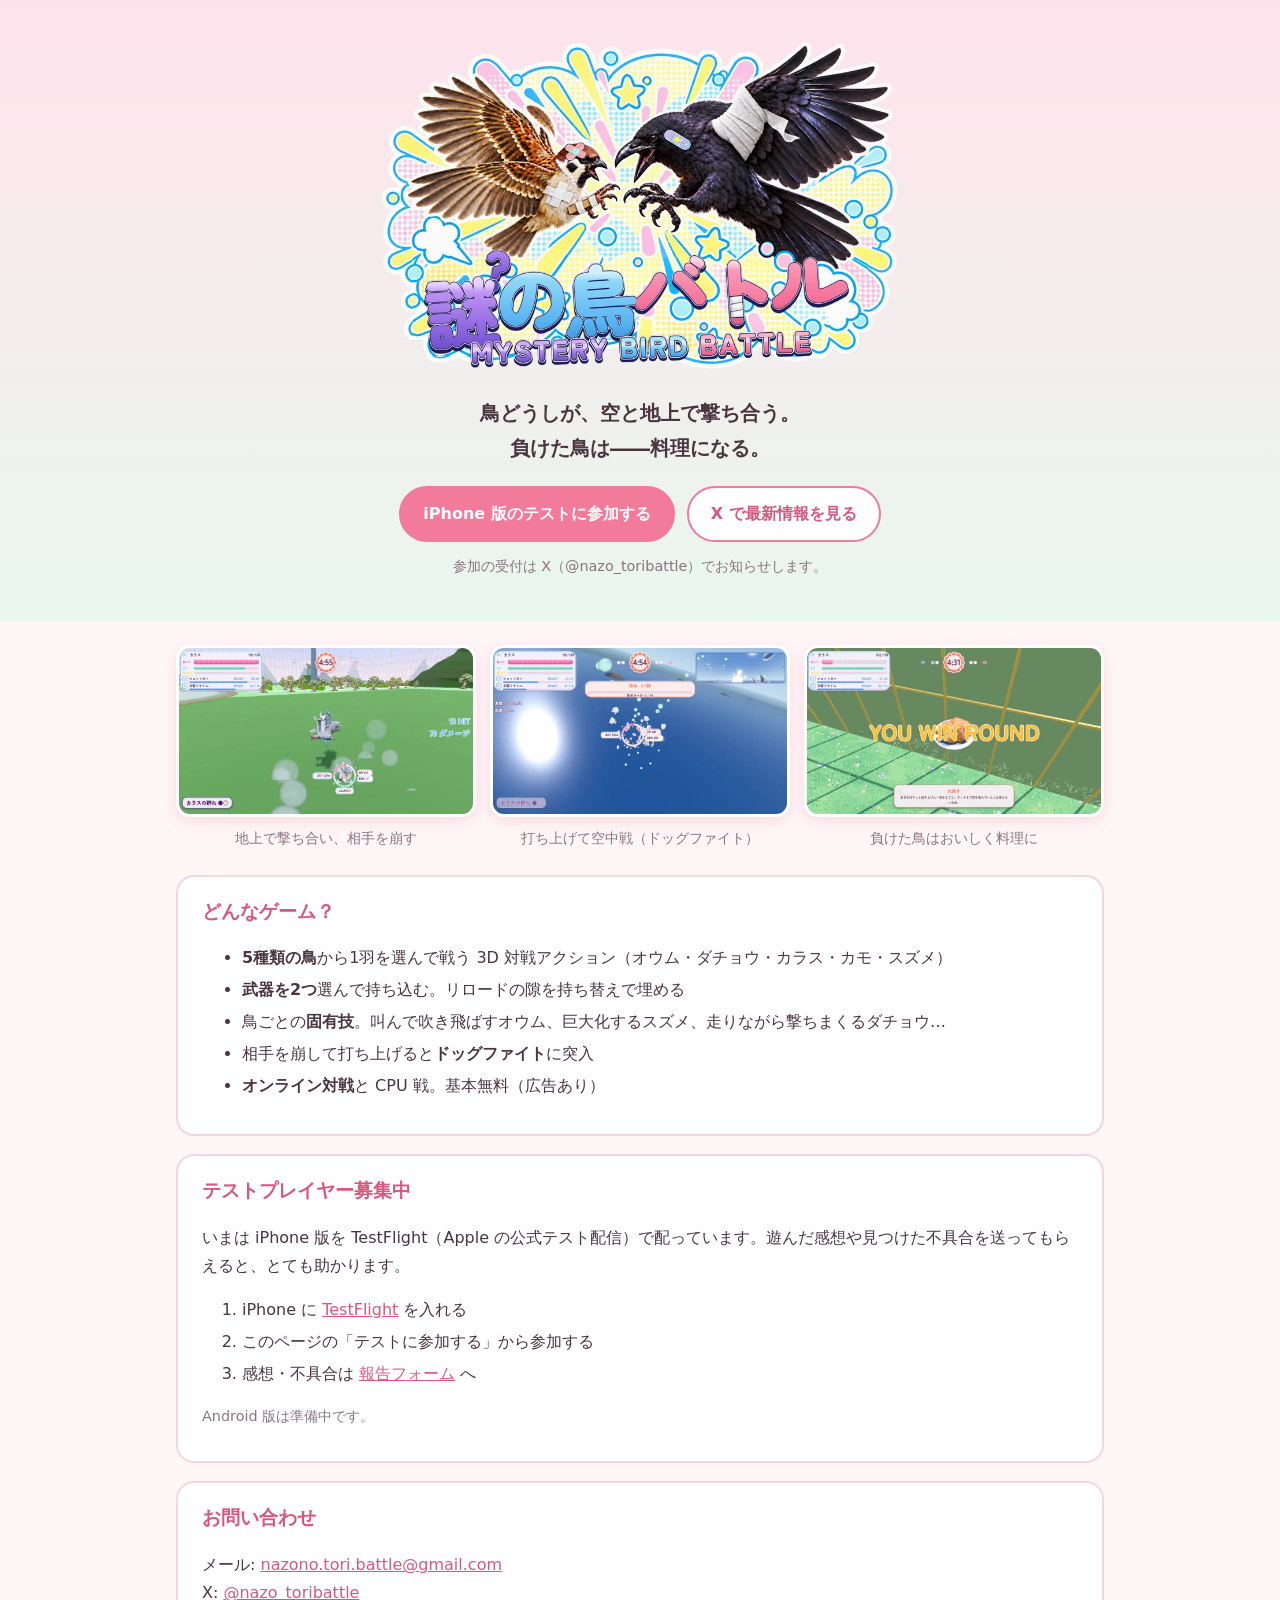
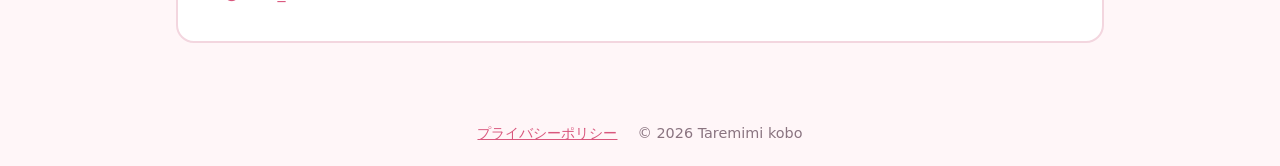
==== index.html @ 00884ad5 "公式サイトとプライバシーポリシー" ====
<!DOCTYPE html>
<html lang="ja">
<head>
<meta charset="utf-8">
<meta name="viewport" content="width=device-width, initial-scale=1">
<title>謎の鳥バトル | TORI BATTLE</title>
<meta name="description" content="鳥どうしが空と地上で撃ち合う3D対戦ゲーム。負けた鳥は料理になる。iPhone 版テストプレイヤー募集中。">
<meta property="og:title" content="謎の鳥バトル | TORI BATTLE">
<meta property="og:description" content="鳥どうしが空と地上で撃ち合う3D対戦ゲーム。負けた鳥は料理になる。">
<meta property="og:image" content="https://taotao7gogo88.github.io/toribattle/img/og.jpg">
<meta name="twitter:card" content="summary_large_image">
<link rel="icon" href="img/favicon.png">
<link rel="stylesheet" href="style.css">
</head>
<body>
<header class="hero">
  <img class="logo" src="img/logo.webp" alt="謎の鳥バトル">
  <p class="catch">鳥どうしが、空と地上で撃ち合う。<br>負けた鳥は――料理になる。</p>
  <div class="buttons">
    <a class="btn primary" id="join" href="https://x.com/nazo_toribattle">iPhone 版のテストに参加する</a>
    <a class="btn" href="https://x.com/nazo_toribattle">X で最新情報を見る</a>
  </div>
  <p class="note" id="join-note">参加の受付は X（@nazo_toribattle）でお知らせします。</p>
</header>

<main>
  <section class="shots">
    <figure><img src="img/shot_ground.webp" alt="地上での撃ち合い" loading="lazy"><figcaption>地上で撃ち合い、相手を崩す</figcaption></figure>
    <figure><img src="img/shot_dogfight.webp" alt="空中のドッグファイト" loading="lazy"><figcaption>打ち上げて空中戦（ドッグファイト）</figcaption></figure>
    <figure><img src="img/shot_win.webp" alt="勝利すると相手が料理に" loading="lazy"><figcaption>負けた鳥はおいしく料理に</figcaption></figure>
  </section>

  <section class="card">
    <h2>どんなゲーム？</h2>
    <ul>
      <li><b>5種類の鳥</b>から1羽を選んで戦う 3D 対戦アクション（オウム・ダチョウ・カラス・カモ・スズメ）</li>
      <li><b>武器を2つ</b>選んで持ち込む。リロードの隙を持ち替えで埋める</li>
      <li>鳥ごとの<b>固有技</b>。叫んで吹き飛ばすオウム、巨大化するスズメ、走りながら撃ちまくるダチョウ…</li>
      <li>相手を崩して打ち上げると<b>ドッグファイト</b>に突入</li>
      <li><b>オンライン対戦</b>と CPU 戦。基本無料（広告あり）</li>
    </ul>
  </section>

  <section class="card">
    <h2>テストプレイヤー募集中</h2>
    <p>いまは iPhone 版を TestFlight（Apple の公式テスト配信）で配っています。遊んだ感想や見つけた不具合を送ってもらえると、とても助かります。</p>
    <ol>
      <li>iPhone に <a href="https://apps.apple.com/jp/app/testflight/id899247664">TestFlight</a> を入れる</li>
      <li>このページの「テストに参加する」から参加する</li>
      <li>感想・不具合は <a href="https://forms.gle/ZGzUf5Z7YxshsKNG9">報告フォーム</a> へ</li>
    </ol>
    <p class="small">Android 版は準備中です。</p>
  </section>

  <section class="card">
    <h2>お問い合わせ</h2>
    <p>メール: <a href="mailto:nazono.tori.battle@gmail.com">nazono.tori.battle@gmail.com</a><br>
    X: <a href="https://x.com/nazo_toribattle">@nazo_toribattle</a></p>
  </section>
</main>

<footer>
  <a href="privacy.html">プライバシーポリシー</a>
  <span>© 2026 Taremimi kobo</span>
</footer>
</body>
</html>
---- style.css ----
:root {
  --bg: #fff6f8;
  --ink: #4a3540;
  --muted: #8a7480;
  --pink: #f27a9b;
  --pink-deep: #d9577d;
  --green: #7cc59a;
  --card: #ffffff;
  --line: #f3d6df;
}
* { box-sizing: border-box; }
body {
  margin: 0;
  background: var(--bg);
  color: var(--ink);
  font-family: "Hiragino Maru Gothic ProN", "Hiragino Sans", "Yu Gothic UI", "Meiryo", system-ui, sans-serif;
  line-height: 1.75;
}
a { color: var(--pink-deep); }
.hero {
  text-align: center;
  padding: 40px 20px 28px;
  background: linear-gradient(180deg, #ffe3ec 0%, #e8f7ee 100%);
}
.logo { width: min(520px, 90%); height: auto; }
.catch { font-size: 1.25rem; font-weight: 700; margin: 12px 0 20px; }
.buttons { display: flex; gap: 12px; justify-content: center; flex-wrap: wrap; }
.btn {
  display: inline-block;
  padding: 12px 22px;
  border-radius: 999px;
  border: 2px solid var(--pink);
  background: #fff;
  color: var(--pink-deep);
  font-weight: 700;
  text-decoration: none;
}
.btn.primary { background: var(--pink); color: #fff; }
.btn:hover { filter: brightness(1.05); }
.note { color: var(--muted); font-size: 0.9rem; margin-top: 12px; }
main { max-width: 960px; margin: 0 auto; padding: 24px 16px 40px; }
.shots {
  display: grid;
  grid-template-columns: repeat(auto-fit, minmax(260px, 1fr));
  gap: 14px;
  margin-bottom: 24px;
}
.shots figure { margin: 0; }
.shots img {
  width: 100%;
  height: auto;
  border-radius: 14px;
  border: 3px solid #fff;
  box-shadow: 0 4px 14px rgba(217, 87, 125, 0.18);
}
.shots figcaption { text-align: center; font-size: 0.9rem; color: var(--muted); }
.card {
  background: var(--card);
  border: 2px solid var(--line);
  border-radius: 18px;
  padding: 18px 24px;
  margin-bottom: 18px;
}
.card h2 { margin: 0 0 8px; font-size: 1.2rem; color: var(--pink-deep); }
.card li { margin: 4px 0; }
.small { font-size: 0.9rem; color: var(--muted); }
footer {
  text-align: center;
  padding: 20px;
  color: var(--muted);
  font-size: 0.9rem;
  display: flex;
  gap: 20px;
  justify-content: center;
  flex-wrap: wrap;
}
.policy { max-width: 760px; margin: 0 auto; padding: 32px 18px 48px; }
.policy h1 { font-size: 1.5rem; }
.policy h2 { font-size: 1.1rem; margin-top: 28px; color: var(--pink-deep); }
.policy table { width: 100%; border-collapse: collapse; font-size: 0.92rem; }
.policy th, .policy td { border: 1px solid var(--line); padding: 8px; text-align: left; vertical-align: top; background: #fff; }
.policy th { background: #ffeef3; }
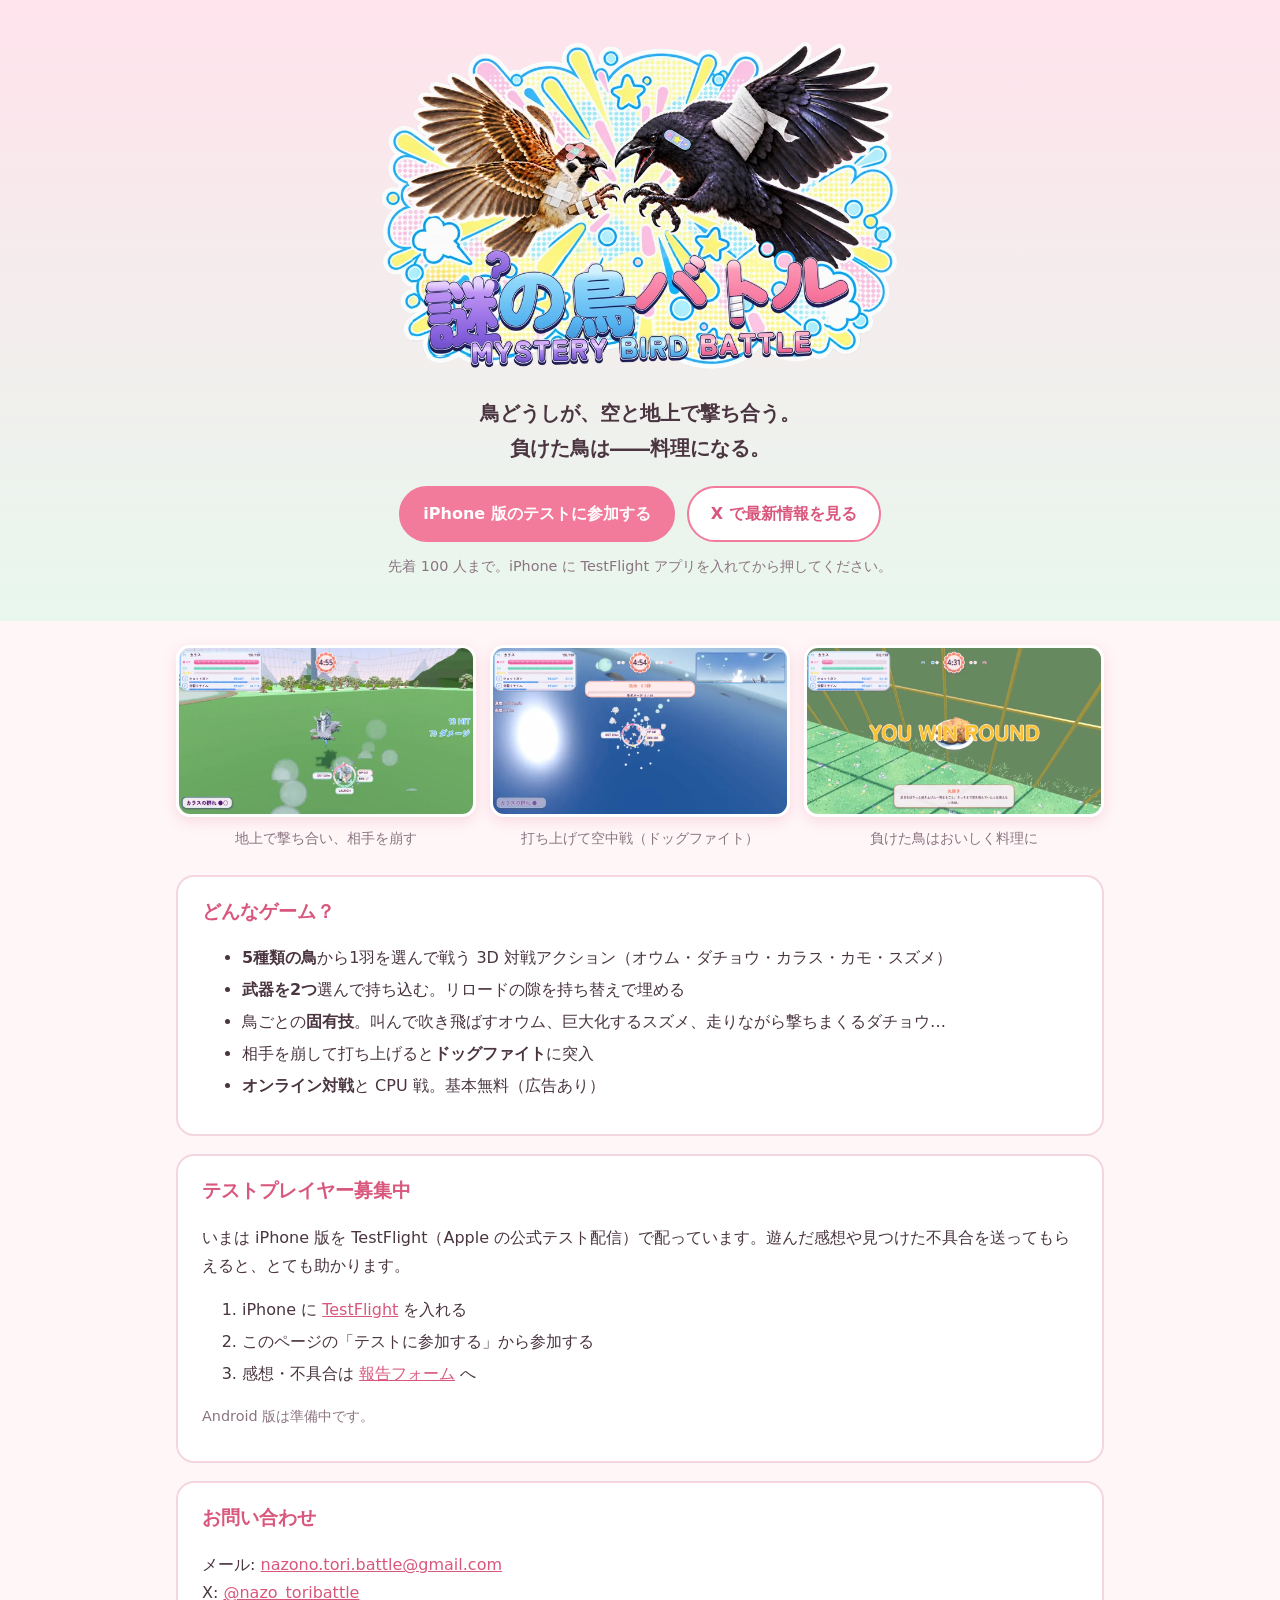
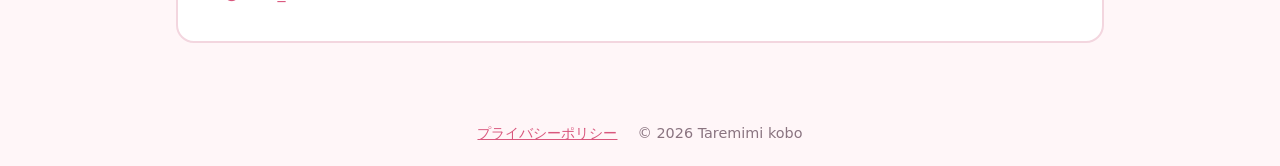
==== commit 9356cbd0: "サイト: 参加ボタン下の古い案内を差し替え Co-Authored-By: Claude Opus 5.5 <noreply@anthropic.com> Claude-Session: https:" ====
--- a/index.html
+++ b/index.html
@@ -17,10 +17,10 @@
   <img class="logo" src="img/logo.webp" alt="謎の鳥バトル">
   <p class="catch">鳥どうしが、空と地上で撃ち合う。<br>負けた鳥は――料理になる。</p>
   <div class="buttons">
-    <a class="btn primary" id="join" href="https://x.com/nazo_toribattle">iPhone 版のテストに参加する</a>
+    <a class="btn primary" id="join" href="https://testflight.apple.com/join/7duTyjDa">iPhone 版のテストに参加する</a>
     <a class="btn" href="https://x.com/nazo_toribattle">X で最新情報を見る</a>
   </div>
-  <p class="note" id="join-note">参加の受付は X（@nazo_toribattle）でお知らせします。</p>
+  <p class="note" id="join-note">先着 100 人まで。iPhone に TestFlight アプリを入れてから押してください。</p>
 </header>
 
 <main>
